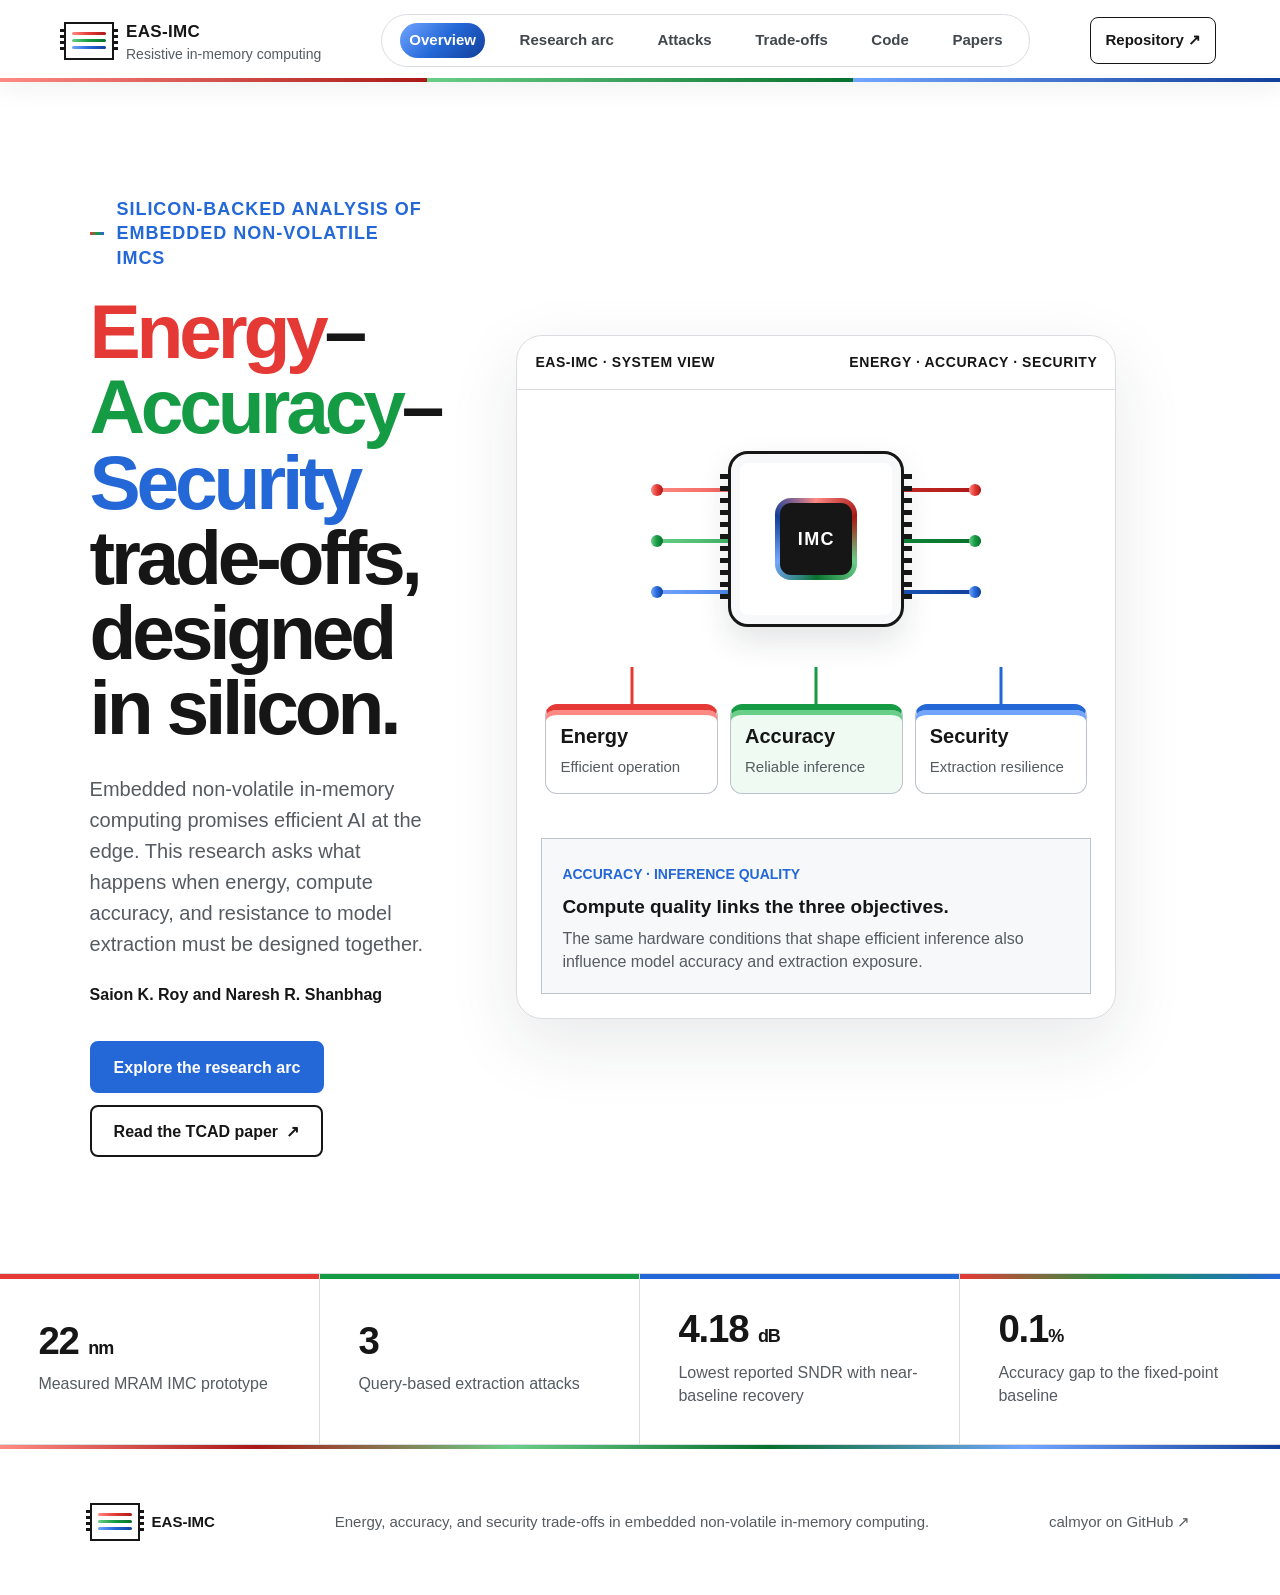
==== docs/index.html @ 42f98ff9 "Add shared EAS-IMC project website" ====
<!doctype html>
<html lang="en">
  <head>
    <meta charset="utf-8" />
    <meta name="viewport" content="width=device-width, initial-scale=1" />
    <meta name="theme-color" content="#ffffff" />
    <meta name="description" content="A unified project page for the energy, accuracy, and security trade-offs in embedded non-volatile in-memory computing." />
    <meta property="og:title" content="EAS-IMC · Energy, Accuracy, and Security in eNVM Computing" />
    <meta property="og:description" content="One unified research program on silicon-backed model extraction and energy–accuracy–security trade-offs across MRAM, ReRAM, and FeFET IMCs." />
    <meta property="og:type" content="website" />
    <meta property="og:url" content="https://calmyor.github.io/EAS-tradeoff-for-eNVM-IMCs/" />
    <meta property="og:image" content="https://calmyor.github.io/EAS-tradeoff-for-eNVM-IMCs/assets/og.png" />
    <meta property="og:image:alt" content="EAS-IMC: Energy, Accuracy, Security." />
    <meta name="twitter:card" content="summary_large_image" />
    <meta name="twitter:image" content="https://calmyor.github.io/EAS-tradeoff-for-eNVM-IMCs/assets/og.png" />
    <link rel="icon" href="assets/figures/model-extraction.png" type="image/png" />
    <link rel="stylesheet" href="styles.css" />
    <script src="app.js" defer></script>
    <title>EAS-IMC · Energy, Accuracy, and Security in eNVM Computing</title>
  </head>
  <body>
    <a class="skip-link" href="#main">Skip to content</a>

    <header class="site-header">
      <a class="brand" href="index.html" aria-label="EAS-IMC overview">
        <span class="brand-mark" aria-hidden="true"><i></i><i></i><i></i></span>
        <span><strong>EAS-IMC</strong><small>Resistive in-memory computing</small></span>
      </a>
      <button class="menu-toggle" type="button" aria-expanded="false">Menu</button>
      <nav id="site-nav" class="site-nav" aria-label="Project sections">
        <a id="tab-overview" href="index.html" aria-current="page">Overview</a>
        <a id="tab-story" href="research.html">Research arc</a>
        <a id="tab-framework" href="attacks.html">Attacks</a>
        <a id="tab-tradeoffs" href="tradeoffs.html">Trade-offs</a>
        <a id="tab-artifacts" href="code.html">Code</a>
        <a id="tab-papers" href="papers.html">Papers</a>
      </nav>
      <a class="header-repo" href="https://github.com/calmyor/EAS-tradeoff-for-eNVM-IMCs">Repository <span aria-hidden="true">↗</span></a>
    </header>

    <main id="main">
      <section id="overview" class="hero">
        <div class="hero-grid">
          <div class="hero-copy">
            <p class="eyebrow"><span></span> Silicon-backed analysis of embedded non-volatile IMCs</p>
            <h1><span class="word-energy">Energy</span>–<span class="word-accuracy">Accuracy</span>–<span class="word-security">Security</span> trade-offs, designed in silicon.</h1>
            <p class="hero-summary">Embedded non-volatile in-memory computing promises efficient AI at the edge. This research asks what happens when energy, compute accuracy, and resistance to model extraction must be designed together.</p>
            <p class="hero-authors">Saion K. Roy and Naresh R. Shanbhag</p>
            <div class="hero-actions">
              <a class="button button-primary" href="research.html">Explore the research arc</a>
              <a class="button button-ghost" href="https://doi.org/10.1109/TCAD.2026.3711060">Read the TCAD paper <span aria-hidden="true">↗</span></a>
            </div>
          </div>

          <div class="eas-stage" aria-label="Interactive VLSI chip view showing energy, accuracy, and security signal paths">
            <div class="stage-topline"><span>EAS-IMC · SYSTEM VIEW</span><span>ENERGY · ACCURACY · SECURITY</span></div>
            <div class="simple-vlsi" role="group" aria-label="Choose an EAS design objective">
              <div class="system-symbol" aria-hidden="true">
                <i class="system-route route-energy"></i>
                <i class="system-route route-accuracy"></i>
                <i class="system-route route-security"></i>
                <span class="system-chip"><b>IMC</b></span>
              </div>
              <div class="channel-row">
                <button class="signal-channel channel-energy" type="button" data-lens="energy" aria-pressed="false"><strong>Energy</strong><span>Efficient operation</span></button>
                <button class="signal-channel channel-accuracy" type="button" data-lens="accuracy" aria-pressed="true"><strong>Accuracy</strong><span>Reliable inference</span></button>
                <button class="signal-channel channel-security" type="button" data-lens="security" aria-pressed="false"><strong>Security</strong><span>Extraction resilience</span></button>
              </div>
            </div>
            <div class="lens-readout" aria-live="polite">
              <span id="lens-kicker">ACCURACY · INFERENCE QUALITY</span>
              <strong id="lens-title">Compute quality links the three objectives.</strong>
              <p id="lens-copy">The same hardware conditions that shape efficient inference also influence model accuracy and extraction exposure.</p>
            </div>
          </div>
        </div>

        <div class="metric-band" aria-label="Headline results">
          <article><strong>22 <small>nm</small></strong><span>Measured MRAM IMC prototype</span></article>
          <article><strong>3</strong><span>Query-based extraction attacks</span></article>
          <article><strong>4.18 <small>dB</small></strong><span>Lowest reported SNDR with near-baseline recovery</span></article>
          <article><strong>0.1<small>%</small></strong><span>Accuracy gap to the fixed-point baseline</span></article>
        </div>
      </section>
    </main>

    <footer>
      <a class="footer-brand" href="index.html"><span class="brand-mark" aria-hidden="true"><i></i><i></i><i></i></span><strong>EAS-IMC</strong></a>
      <p>Energy, accuracy, and security trade-offs in embedded non-volatile in-memory computing.</p>
      <a href="https://github.com/calmyor">calmyor on GitHub <span aria-hidden="true">↗</span></a>
    </footer>
  </body>
</html>
---- docs/styles.css ----
:root {
  --red: #e53935;
  --red-light: #ff8a84;
  --red-dark: #a91916;
  --red-soft: #fff1f0;
  --green: #169b45;
  --green-light: #69ce87;
  --green-dark: #08702d;
  --green-soft: #effaf3;
  --blue: #2468d8;
  --blue-light: #72a5ff;
  --blue-dark: #123f9a;
  --blue-soft: #eef4ff;
  --ink: #161616;
  --muted: #555b61;
  --line: #d9dde2;
  --line-dark: #bcc3cb;
  --surface: #f7f8fa;
  --white: #ffffff;
  --sans: Arial, Helvetica, sans-serif;
}

* { box-sizing: border-box; }
html { scroll-behavior: smooth; }
body {
  margin: 0;
  background: var(--white);
  color: var(--ink);
  font-family: var(--sans);
  font-size: 18px;
  line-height: 1.62;
}
body.menu-open { overflow: hidden; }
a { color: inherit; text-decoration: none; }
button { color: inherit; font: inherit; }
img { display: block; max-width: 100%; }
figure { margin: 0; }
p { margin-top: 0; }

.skip-link {
  position: fixed;
  z-index: 100;
  top: 12px;
  left: 12px;
  padding: 12px 18px;
  transform: translateY(-170%);
  background: var(--blue);
  color: #fff;
  font-size: 16px;
  font-weight: 700;
}
.skip-link:focus { transform: none; }

.site-header {
  position: sticky;
  z-index: 50;
  top: 0;
  min-height: 82px;
  padding: 0 clamp(24px, 5vw, 80px);
  display: flex;
  align-items: center;
  gap: 34px;
  border-bottom: 1px solid var(--line);
  background: rgba(255, 255, 255, .96);
  box-shadow: 0 8px 24px rgba(25, 35, 45, .06);
  backdrop-filter: blur(16px);
}
.site-header::after {
  content: "";
  position: absolute;
  right: 0;
  bottom: -1px;
  left: 0;
  height: 4px;
  background: linear-gradient(90deg, var(--red-light), var(--red-dark) 33.333%, var(--green-light) 33.333%, var(--green-dark) 66.666%, var(--blue-light) 66.666%, var(--blue-dark));
}
.brand { display: flex; align-items: center; gap: 12px; flex-shrink: 0; }
.brand > span:last-child { display: flex; flex-direction: column; }
.brand strong { font-size: 17px; letter-spacing: .02em; }
.brand small { color: var(--muted); font-size: 14px; line-height: 1.3; }
.brand-mark {
  position: relative;
  width: 50px;
  height: 38px;
  display: flex;
  flex-direction: column;
  justify-content: center;
  gap: 4px;
  padding: 7px 6px;
  border: 2px solid var(--ink);
  background: #fff;
}
.brand-mark::before,
.brand-mark::after {
  content: "";
  position: absolute;
  top: 5px;
  bottom: 5px;
  width: 4px;
  background: repeating-linear-gradient(to bottom, var(--ink) 0 3px, transparent 3px 6px);
}
.brand-mark::before { left: -6px; }
.brand-mark::after { right: -6px; }
.brand-mark i {
  width: 100%;
  height: 3px;
  display: block;
  font-style: normal;
  border-radius: 3px;
}
.brand-mark i:nth-child(1) { background: linear-gradient(90deg, var(--red-light), var(--red), var(--red-dark)); }
.brand-mark i:nth-child(2) { background: linear-gradient(90deg, var(--green-light), var(--green), var(--green-dark)); }
.brand-mark i:nth-child(3) { background: linear-gradient(90deg, var(--blue-light), var(--blue), var(--blue-dark)); }
.site-nav { display: flex; align-items: center; justify-content: center; gap: clamp(18px, 2vw, 32px); margin: 0 auto; padding: 8px 18px; border: 1px solid var(--line); border-radius: 999px; }
.site-nav a, .header-repo { color: #41474d; font-size: 15px; font-weight: 700; transition: color .2s ease; }
.site-nav a:hover, .site-nav a.active, .site-nav a[aria-current="page"] { color: #fff; background: linear-gradient(135deg, var(--blue-light), var(--blue), var(--blue-dark)); }
.site-nav a { padding: 5px 9px; border-radius: 999px; }
.header-repo { padding: 10px 14px; border: 1px solid var(--ink); border-radius: 8px; color: var(--ink); white-space: nowrap; }
.header-repo:hover { background: var(--ink); color: #fff; }
.menu-toggle { display: none; border: 0; background: transparent; font-size: 16px; font-weight: 700; }

.hero { overflow: hidden; background: #fff; }
.hero-grid {
  min-height: calc(100vh - 82px);
  display: grid;
  grid-template-columns: minmax(0, .82fr) minmax(600px, 1.18fr);
  gap: clamp(48px, 7vw, 110px);
  align-items: center;
  padding: clamp(72px, 9vw, 130px) clamp(24px, 7vw, 120px);
}
.eyebrow, .section-index {
  margin: 0;
  color: var(--blue);
  font-size: 14px;
  font-weight: 700;
  letter-spacing: .08em;
  text-transform: uppercase;
}
.eyebrow { display: flex; align-items: center; gap: 12px; font-size: 18px; line-height: 1.35; letter-spacing: .055em; }
.eyebrow span { width: 30px; height: 3px; background: linear-gradient(90deg, var(--red), var(--green), var(--blue)); }
.hero h1 {
  max-width: 820px;
  margin: 24px 0 28px;
  font-size: clamp(54px, 6vw, 96px);
  line-height: .98;
  letter-spacing: -.055em;
  font-weight: 700;
}
.word-energy { color: var(--red); }
.word-accuracy { color: var(--green); }
.word-security { color: var(--blue); }
.hero-summary { max-width: 760px; margin-bottom: 0; color: var(--muted); font-size: 20px; line-height: 1.55; }
.hero-authors { margin: 22px 0 0; color: var(--ink); font-size: 16px; font-weight: 700; }
.hero-actions { display: flex; flex-wrap: wrap; gap: 12px; margin-top: 34px; }
.button {
  min-height: 52px;
  padding: 0 22px;
  display: inline-flex;
  align-items: center;
  justify-content: center;
  gap: 8px;
  border: 2px solid var(--ink);
  border-radius: 8px;
  background: #fff;
  color: var(--ink);
  font-size: 16px;
  font-weight: 700;
  transition: transform .2s ease, background .2s ease, color .2s ease;
}
.button:hover { transform: translateY(-2px); }
.button-primary { border-color: var(--blue); background: var(--blue); color: #fff; }
.button-ghost:hover { background: var(--ink); color: #fff; }

.eas-stage {
  position: relative;
  min-height: 590px;
  padding-bottom: 24px;
  border: 1px solid var(--line);
  border-radius: 26px;
  background: #fff;
  box-shadow: 0 24px 70px rgba(25, 35, 45, .10);
}
.stage-topline {
  min-height: 54px;
  padding: 12px 18px;
  display: flex;
  align-items: center;
  justify-content: space-between;
  gap: 20px;
  border-bottom: 1px solid var(--line);
  color: var(--ink);
  font-size: 14px;
  font-weight: 700;
  letter-spacing: .04em;
}
.simple-vlsi { padding: 46px 28px 24px; }
.system-symbol {
  position: relative;
  width: min(340px, 86%);
  height: 210px;
  margin: 0 auto 58px;
}
.system-route { position: absolute; right: 5px; left: 5px; z-index: 0; height: 4px; border-radius: 999px; }
.system-route::before, .system-route::after { content: ""; position: absolute; top: -4px; width: 12px; height: 12px; border-radius: 50%; background: inherit; }
.system-route::before { left: 0; }
.system-route::after { right: 0; }
.route-energy { top: 52px; background: linear-gradient(90deg, var(--red-light), var(--red), var(--red-dark)); }
.route-accuracy { top: 103px; background: linear-gradient(90deg, var(--green-light), var(--green), var(--green-dark)); }
.route-security { top: 154px; background: linear-gradient(90deg, var(--blue-light), var(--blue), var(--blue-dark)); }
.system-chip {
  position: absolute;
  z-index: 1;
  top: 15px;
  left: 50%;
  width: 176px;
  height: 176px;
  display: grid;
  place-items: center;
  transform: translateX(-50%);
  border: 3px solid var(--ink);
  border-radius: 20px;
  background: #fff;
  box-shadow: inset 0 0 0 9px var(--surface), 0 14px 32px rgba(25,35,45,.12);
}
.system-chip::before, .system-chip::after { content: ""; position: absolute; top: 20px; bottom: 20px; width: 8px; background: repeating-linear-gradient(to bottom, var(--ink) 0 5px, transparent 5px 12px); }
.system-chip::before { left: -11px; }
.system-chip::after { right: -11px; }
.system-chip b { width: 82px; height: 82px; display: grid; place-items: center; border: 5px solid transparent; border-radius: 16px; background: linear-gradient(var(--ink), var(--ink)) padding-box, conic-gradient(var(--red-light), var(--red-dark), var(--green-light), var(--green-dark), var(--blue-light), var(--blue-dark), var(--red-light)) border-box; color: #fff; font-size: 18px; letter-spacing: .08em; }
.channel-row { display: grid; grid-template-columns: repeat(3, 1fr); gap: 12px; }
.signal-channel {
  position: relative;
  min-height: 90px;
  padding: 14px;
  border: 1px solid var(--line-dark);
  border-top-width: 6px;
  border-radius: 12px;
  background: #fff;
  color: var(--ink);
  text-align: left;
  cursor: pointer;
  transition: background .2s ease, transform .2s ease;
}
.signal-channel:hover { transform: translateY(-2px); }
.signal-channel::before { content: ""; position: absolute; top: -43px; left: 50%; width: 3px; height: 40px; transform: translateX(-50%); }
.channel-energy { border-top-color: var(--red); box-shadow: inset 0 5px 0 var(--red-light); }
.channel-accuracy { border-top-color: var(--green); box-shadow: inset 0 5px 0 var(--green-light); }
.channel-security { border-top-color: var(--blue); box-shadow: inset 0 5px 0 var(--blue-light); }
.channel-energy::before { background: var(--red); }
.channel-accuracy::before { background: var(--green); }
.channel-security::before { background: var(--blue); }
.channel-energy[aria-pressed="true"] { background: var(--red-soft); }
.channel-accuracy[aria-pressed="true"] { background: var(--green-soft); }
.channel-security[aria-pressed="true"] { background: var(--blue-soft); }
.signal-channel strong { display: block; font-size: 20px; line-height: 1.15; }
.signal-channel span { display: block; margin-top: 7px; color: var(--muted); font-size: 15px; }
.lens-readout { margin: 20px 24px 0; padding: 20px; border: 1px solid var(--line-dark); background: var(--surface); }
.lens-readout span { color: var(--blue); font-size: 14px; font-weight: 700; }
.lens-readout strong { display: block; margin: 4px 0; color: var(--ink); font-size: 19px; }
.lens-readout p { margin: 0; color: var(--muted); font-size: 16px; line-height: 1.45; }

.metric-band {
  display: grid;
  grid-template-columns: repeat(4, 1fr);
  border-top: 1px solid var(--line);
  border-bottom: 1px solid var(--line);
}
.metric-band article {
  position: relative;
  min-height: 170px;
  padding: 28px clamp(24px, 3vw, 48px);
  display: flex;
  flex-direction: column;
  justify-content: center;
  border-right: 1px solid var(--line);
  background: #fff;
}
.metric-band article:last-child { border-right: 0; }
.metric-band article::before { content: ""; position: absolute; top: 0; right: 0; left: 0; height: 5px; }
.metric-band article:nth-child(1)::before { background: var(--red); }
.metric-band article:nth-child(2)::before { background: var(--green); }
.metric-band article:nth-child(3)::before { background: var(--blue); }
.metric-band article:nth-child(4)::before { background: linear-gradient(90deg, var(--red), var(--green), var(--blue)); }
.metric-band strong { font-size: clamp(36px, 3vw, 52px); line-height: 1; letter-spacing: -.03em; }
.metric-band strong small { font-size: 18px; }
.metric-band span { max-width: 250px; margin-top: 12px; color: var(--muted); font-size: 16px; line-height: 1.45; }

.section { padding: clamp(80px, 9vw, 140px) clamp(24px, 7vw, 120px); background: #fff; }
.section + .section { border-top: 1px solid var(--line); }
.section-heading {
  max-width: 1420px;
  margin: 0 auto clamp(48px, 7vw, 90px);
  display: grid;
  grid-template-columns: minmax(200px, .28fr) minmax(0, 1fr);
  gap: 50px;
}
.section-heading h2 {
  max-width: 1050px;
  margin: 0;
  font-size: clamp(44px, 4.5vw, 76px);
  line-height: 1.03;
  letter-spacing: -.045em;
}
.section-heading p:not(.section-index) { max-width: 850px; margin: 24px 0 0; color: var(--muted); font-size: 18px; }

.section-story { background: #fff; }
.research-arc {
  max-width: 1420px;
  margin: 0 auto;
  display: grid;
  grid-template-columns: repeat(3, 1fr);
  gap: 22px;
}
.work-card {
  position: relative;
  min-height: 690px;
  padding: 32px;
  display: flex;
  flex-direction: column;
  border: 1px solid var(--line-dark);
  border-radius: 18px;
  background: #fff;
  box-shadow: 0 16px 42px rgba(25,35,45,.07);
  overflow: hidden;
}
.work-card::before { content: ""; position: absolute; top: 0; right: 0; left: 0; height: 7px; background: linear-gradient(90deg, var(--red-light), var(--red-dark) 33%, var(--green-light) 33%, var(--green-dark) 66%, var(--blue-light) 66%, var(--blue-dark)); }
.work-meta { display: flex; align-items: center; justify-content: space-between; gap: 16px; }
.work-meta span { width: 42px; height: 42px; display: grid; place-items: center; border: 2px solid var(--ink); border-radius: 50%; font-size: 14px; font-weight: 700; }
.work-meta p { margin: 0; color: var(--muted); font-size: 14px; font-weight: 700; }
.work-type { margin: 58px 0 14px; color: var(--blue); font-size: 14px; font-weight: 700; letter-spacing: .06em; }
.work-card h3 { margin: 0; font-size: clamp(25px, 2.1vw, 34px); line-height: 1.2; letter-spacing: -.025em; }
.work-card > p:not(.work-type) { color: var(--muted); font-size: 16px; }
.work-card ul, .artifact-card ul { margin: 18px 0 28px; padding: 0; list-style: none; }
.work-card li, .artifact-card li { padding: 10px 0; border-bottom: 1px solid var(--line); color: #41474d; font-size: 15px; }
.work-card li::before, .artifact-card li::before { content: "+"; margin-right: 10px; color: var(--blue); font-weight: 800; }
.text-link { display: inline-flex; gap: 7px; align-items: center; padding-bottom: 2px; border-bottom: 2px solid var(--ink); font-size: 15px; font-weight: 700; }
.text-link:hover { color: var(--blue); border-color: var(--blue); }
.card-links { display: flex; flex-wrap: wrap; gap: 22px; margin-top: auto; }
.work-tcad { background: var(--blue-soft); }

.section-framework { background: var(--surface); }
.figure-feature {
  max-width: 1420px;
  margin: 0 auto;
  display: grid;
  grid-template-columns: minmax(0, 1.15fr) minmax(380px, .85fr);
  gap: 24px;
}
.paper-figure { border: 1px solid var(--line-dark); background: #fff; }
.paper-figure img { width: 100%; height: auto; object-fit: contain; background: #fff; }
.paper-figure figcaption, .technology-figure figcaption { padding: 16px 18px; border-top: 1px solid var(--line); color: var(--muted); font-size: 15px; line-height: 1.5; }
.paper-figure figcaption strong { color: var(--ink); }
.figure-framework { padding: 18px 18px 0; }
.figure-framework img { aspect-ratio: 1.02; }
.attack-explorer { padding: clamp(28px, 4vw, 52px); border: 1px solid var(--line-dark); background: #fff; }
.attack-buttons, .technology-buttons { display: grid; grid-template-columns: repeat(3, 1fr); margin: 26px 0 34px; border: 1px solid var(--line-dark); }
.attack-buttons button, .technology-buttons button { min-height: 52px; border: 0; border-right: 1px solid var(--line-dark); background: #fff; color: var(--ink); font-size: 15px; font-weight: 700; cursor: pointer; }
.attack-buttons button:last-child, .technology-buttons button:last-child { border-right: 0; }
.attack-buttons button:hover, .attack-buttons button[aria-selected="true"], .technology-buttons button:hover, .technology-buttons button[aria-selected="true"] { background: var(--blue); color: #fff; }
.attack-detail > span, .technology-panel > p:first-child { color: var(--blue); font-size: 14px; font-weight: 700; }
.attack-detail h3 { margin: 10px 0 16px; font-size: clamp(32px, 3vw, 48px); line-height: 1.08; letter-spacing: -.03em; }
.attack-detail > p { color: var(--muted); font-size: 17px; }
.attack-detail dl, .technology-panel dl { margin: 30px 0 0; }
.attack-detail dl div, .technology-panel dl div { padding: 13px 0; display: grid; grid-template-columns: 1fr 1.2fr; gap: 16px; border-top: 1px solid var(--line); }
.attack-detail dt, .technology-panel dt { color: var(--muted); font-size: 15px; }
.attack-detail dd, .technology-panel dd { margin: 0; text-align: right; font-size: 15px; font-weight: 700; }
.silicon-strip { max-width: 1420px; margin: 82px auto 0; display: grid; grid-template-columns: minmax(360px, .72fr) minmax(0, 1.28fr); gap: clamp(50px, 7vw, 110px); align-items: center; }
.setup-figure { max-width: 560px; padding: 12px 12px 0; }
.setup-figure img { max-height: 620px; }
.silicon-copy h3 { max-width: 820px; margin: 15px 0 20px; font-size: clamp(38px, 3.8vw, 64px); line-height: 1.05; letter-spacing: -.04em; }
.silicon-copy > p:not(.section-index) { max-width: 790px; color: var(--muted); font-size: 18px; }
.silicon-stats { display: grid; grid-template-columns: repeat(3, 1fr); gap: 1px; margin-top: 34px; border: 1px solid var(--line); background: var(--line); }
.silicon-stats article { min-height: 150px; padding: 20px; display: flex; flex-direction: column; justify-content: flex-end; background: #fff; }
.silicon-stats article:nth-child(1) { border-top: 5px solid var(--red); }
.silicon-stats article:nth-child(2) { border-top: 5px solid var(--green); }
.silicon-stats article:nth-child(3) { border-top: 5px solid var(--blue); }
.silicon-stats span { margin-bottom: auto; color: var(--muted); font-size: 14px; font-weight: 700; }
.silicon-stats strong { font-size: 25px; }
.silicon-stats small { color: var(--muted); font-size: 14px; }

.section-tradeoffs { background: #fff; }
.result-figures { max-width: 1420px; margin: 0 auto; display: grid; grid-template-columns: .95fr 1.05fr; gap: 22px; }
.dark-figure { padding: 18px 18px 0; background: #fff; }
.dark-figure:first-child { border-top: 7px solid var(--red); }
.dark-figure:last-child { border-top: 7px solid var(--blue); }
.dark-figure img { aspect-ratio: 1.08; object-fit: contain; }
.technology-lab { max-width: 1420px; margin: 82px auto 0; display: grid; grid-template-columns: minmax(400px, .8fr) minmax(0, 1.2fr); border: 1px solid var(--line-dark); }
.technology-copy { padding: clamp(30px, 4vw, 56px); border-right: 1px solid var(--line-dark); background: #fff; }
.technology-copy h3 { margin: 14px 0 18px; font-size: clamp(38px, 3.4vw, 56px); line-height: 1.06; letter-spacing: -.035em; }
.technology-copy > p:not(.section-index) { color: var(--muted); font-size: 17px; }
.technology-panel h4 { margin: 8px 0; font-size: 25px; }
.technology-panel > p:not(:first-child) { color: var(--muted); font-size: 16px; }
.technology-figure { min-height: 650px; display: flex; flex-direction: column; background: #fff; }
.technology-figure img { flex: 1; width: 100%; min-height: 0; object-fit: contain; padding: 24px; }
.design-direction { max-width: 1420px; margin: 82px auto 0; padding-top: 34px; border-top: 1px solid var(--line); }
.design-direction h3 { max-width: 850px; margin: 16px 0 46px; font-size: clamp(42px, 4.5vw, 72px); line-height: 1.02; letter-spacing: -.045em; }
.design-direction > div { display: grid; grid-template-columns: repeat(3, 1fr); gap: 22px; }
.design-direction article { min-height: 250px; padding: 28px; display: flex; flex-direction: column; border: 1px solid var(--line-dark); background: #fff; }
.design-direction article:nth-child(1) { border-top: 7px solid var(--red); }
.design-direction article:nth-child(2) { border-top: 7px solid var(--green); }
.design-direction article:nth-child(3) { border-top: 7px solid var(--blue); }
.design-direction article span { margin-bottom: auto; font-size: 15px; font-weight: 700; }
.design-direction article strong { font-size: 20px; }
.design-direction article p { margin: 10px 0 0; color: var(--muted); font-size: 16px; }

.section-artifacts { background: var(--surface); }
.artifact-grid { max-width: 1420px; margin: 0 auto; display: grid; grid-template-columns: 1fr 1fr; gap: 24px; }
.artifact-card { min-height: 530px; padding: clamp(30px, 4vw, 56px); display: flex; flex-direction: column; border: 1px solid var(--line-dark); background: #fff; box-shadow: 10px 10px 0 #e7eaf0; transition: transform .25s ease; }
.artifact-card:first-child { border-top: 7px solid var(--red); }
.artifact-card:last-child { border-top: 7px solid var(--blue); }
.artifact-card:hover { transform: translateY(-6px); }
.artifact-top { display: flex; justify-content: space-between; color: var(--muted); font-size: 14px; font-weight: 700; }
.artifact-top i { font-style: normal; font-size: 22px; }
.artifact-card h3 { max-width: 680px; margin: 58px 0 18px; font-size: clamp(36px, 3.4vw, 56px); line-height: 1.05; letter-spacing: -.04em; }
.artifact-card > p { max-width: 680px; color: var(--muted); font-size: 17px; }
.artifact-card ul { max-width: 680px; }
.artifact-card > strong { margin-top: auto; overflow-wrap: anywhere; font-size: 14px; }
.artifact-card-accent { background: var(--blue-soft); }

.section-papers { background: #fff; }
.paper-list { max-width: 1420px; margin: 0 auto; border-top: 1px solid var(--line-dark); }
.paper-list article { position: relative; min-height: 220px; padding: 32px 0 32px 22px; display: grid; grid-template-columns: minmax(190px, .26fr) minmax(0, 1fr) auto; gap: 32px; align-items: center; border-bottom: 1px solid var(--line-dark); }
.paper-list article::before { content: ""; position: absolute; top: 32px; bottom: 32px; left: 0; width: 6px; background: linear-gradient(var(--red) 0 33%, var(--green) 33% 66%, var(--blue) 66%); }
.paper-list article > span { color: var(--muted); font-size: 14px; font-weight: 700; }
.paper-list h3 { max-width: 900px; margin: 0; font-size: clamp(24px, 2.2vw, 34px); line-height: 1.23; letter-spacing: -.025em; }
.paper-list article > div { display: flex; flex-direction: column; gap: 8px; }
.paper-list a, .paper-list button { min-width: 150px; min-height: 46px; display: inline-flex; align-items: center; justify-content: center; border: 1px solid var(--ink); background: #fff; font-size: 15px; font-weight: 700; cursor: pointer; }
.paper-list a:hover, .paper-list button:hover { background: var(--ink); color: #fff; }
.paper-list .paper-tcad { margin: 0 -20px; padding-right: 20px; padding-left: 42px; background: var(--blue-soft); }
.paper-list .paper-tcad::before { left: 20px; }
.paper-list .paper-tcad > span { color: var(--blue); }

main > section { min-height: calc(100vh - 232px); }

footer { min-height: 150px; padding: 30px clamp(24px, 7vw, 120px); display: grid; grid-template-columns: auto 1fr auto; gap: 32px; align-items: center; border-top: 4px solid transparent; border-image: linear-gradient(90deg, var(--red-light), var(--red-dark), var(--green-light), var(--green-dark), var(--blue-light), var(--blue-dark)) 1; background: #fff; color: var(--muted); font-size: 15px; }
.footer-brand { display: flex; align-items: center; gap: 12px; color: var(--ink); }
footer p { margin: 0; text-align: center; }
footer > a:last-child:hover { color: var(--blue); }

@media (max-width: 1120px) {
  .header-repo { display: none; }
  .hero-grid { min-height: auto; grid-template-columns: 1fr; }
  .eas-stage { width: 100%; max-width: 820px; margin: 0 auto; }
  .research-arc { grid-template-columns: 1fr; }
  .work-card { min-height: 0; }
  .work-type { margin-top: 34px; }
  .figure-feature, .technology-lab { grid-template-columns: 1fr; }
  .technology-copy { border-right: 0; border-bottom: 1px solid var(--line-dark); }
  .technology-figure { min-height: 560px; }
}

@media (max-width: 820px) {
  body { font-size: 17px; }
  .site-header { min-height: 74px; justify-content: space-between; }
  .menu-toggle { display: block; }
  .site-nav { position: fixed; inset: 74px 0 0; padding: 28px; display: none; flex-direction: column; justify-content: flex-start; align-items: stretch; gap: 0; border: 0; border-radius: 0; background: #fff; }
  .site-nav.open { display: flex; }
  .site-nav a { padding: 18px 0; border-bottom: 1px solid var(--line); font-size: 17px; }
  .hero-grid { padding-top: 70px; }
  .metric-band { grid-template-columns: repeat(2, 1fr); }
  .metric-band article:nth-child(2) { border-right: 0; }
  .metric-band article:nth-child(-n+2) { border-bottom: 1px solid var(--line); }
  .section-heading { grid-template-columns: 1fr; gap: 16px; }
  .silicon-strip, .result-figures, .artifact-grid { grid-template-columns: 1fr; }
  .setup-figure { margin: 0 auto; }
  .design-direction > div { grid-template-columns: 1fr; }
  .paper-list article { grid-template-columns: 1fr; gap: 16px; padding: 28px 0 28px 22px; }
  .paper-list article > div { flex-direction: row; }
  footer { grid-template-columns: 1fr; text-align: center; }
  .footer-brand { justify-content: center; }
}

@media (max-width: 620px) {
  .brand small { display: none; }
  .hero h1 { font-size: clamp(48px, 14vw, 68px); }
  .hero-summary { font-size: 18px; }
  .eas-stage { box-shadow: 9px 9px 0 var(--surface); }
  .stage-topline { align-items: flex-start; flex-direction: column; gap: 2px; }
  .simple-vlsi { padding: 30px 16px 20px; }
  .system-symbol { width: min(310px, 92%); margin-bottom: 52px; }
  .channel-row { grid-template-columns: 1fr; gap: 10px; }
  .signal-channel { min-height: 74px; }
  .signal-channel::before { display: none; }
  .lens-readout { margin-right: 16px; margin-left: 16px; }
  .metric-band { grid-template-columns: 1fr; }
  .metric-band article { border-right: 0; border-bottom: 1px solid var(--line); }
  .attack-buttons, .technology-buttons { grid-template-columns: 1fr; }
  .attack-buttons button, .technology-buttons button { border-right: 0; border-bottom: 1px solid var(--line-dark); }
  .attack-buttons button:last-child, .technology-buttons button:last-child { border-bottom: 0; }
  .silicon-stats { grid-template-columns: 1fr; }
  .technology-figure { min-height: 390px; }
  .paper-list article > div { flex-direction: column; }
  .paper-list a, .paper-list button { width: 100%; }
}

@media (prefers-reduced-motion: reduce) {
  html { scroll-behavior: auto; }
  *, *::before, *::after { animation-duration: .01ms !important; animation-iteration-count: 1 !important; transition-duration: .01ms !important; }
}
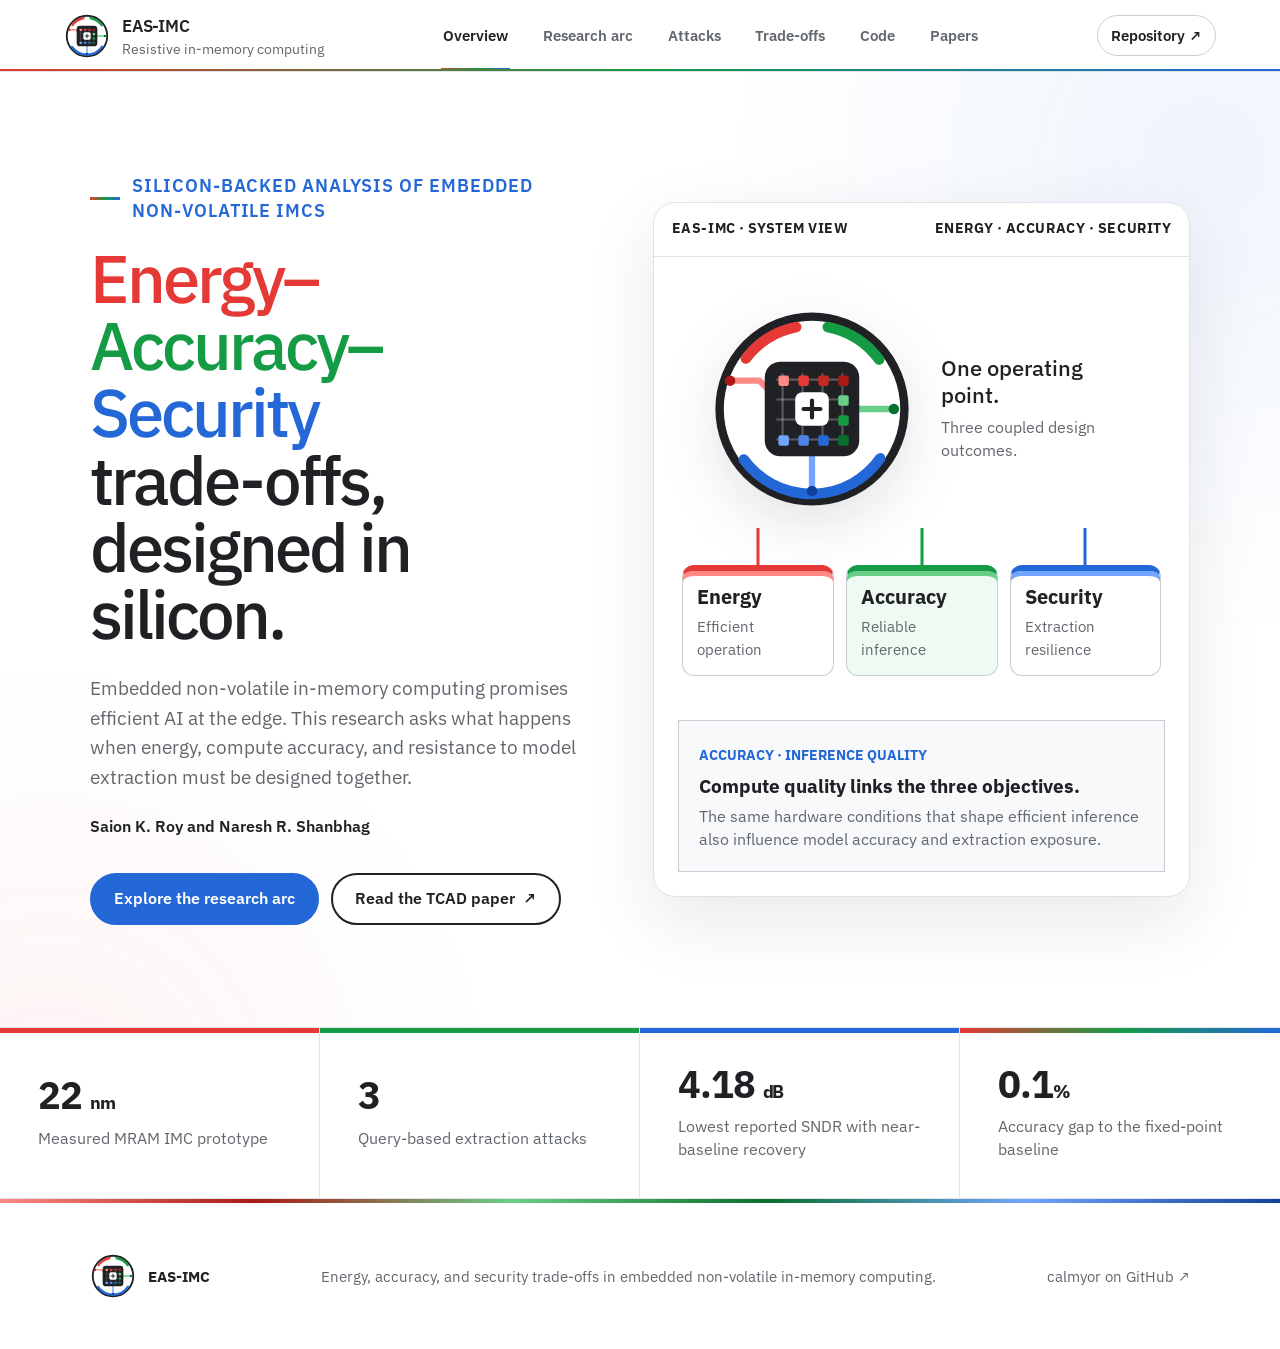
==== commit 735991df: "Refine project typography navigation and icon" ====
--- a/docs/index.html
+++ b/docs/index.html
@@ -13,7 +13,7 @@
     <meta property="og:image:alt" content="EAS-IMC: Energy, Accuracy, Security." />
     <meta name="twitter:card" content="summary_large_image" />
     <meta name="twitter:image" content="https://calmyor.github.io/EAS-tradeoff-for-eNVM-IMCs/assets/og.png" />
-    <link rel="icon" href="assets/figures/model-extraction.png" type="image/png" />
+    <link rel="icon" href="assets/eas-imc-mark.svg" type="image/svg+xml" />
     <link rel="stylesheet" href="styles.css" />
     <script src="app.js" defer></script>
     <title>EAS-IMC · Energy, Accuracy, and Security in eNVM Computing</title>
@@ -23,7 +23,7 @@
 
     <header class="site-header">
       <a class="brand" href="index.html" aria-label="EAS-IMC overview">
-        <span class="brand-mark" aria-hidden="true"><i></i><i></i><i></i></span>
+        <img class="brand-mark" src="assets/eas-imc-mark.svg" alt="" />
         <span><strong>EAS-IMC</strong><small>Resistive in-memory computing</small></span>
       </a>
       <button class="menu-toggle" type="button" aria-expanded="false">Menu</button>
@@ -42,8 +42,8 @@
       <section id="overview" class="hero">
         <div class="hero-grid">
           <div class="hero-copy">
-            <p class="eyebrow"><span></span> Silicon-backed analysis of embedded non-volatile IMCs</p>
-            <h1><span class="word-energy">Energy</span>–<span class="word-accuracy">Accuracy</span>–<span class="word-security">Security</span> trade-offs, designed in silicon.</h1>
+            <p class="eyebrow"><span class="eyebrow-line"></span><span class="eyebrow-text">Silicon-backed analysis of embedded non-volatile IMCs</span></p>
+            <h1><span class="word-energy">Energy<span class="title-dash">–</span></span><span class="word-accuracy">Accuracy<span class="title-dash">–</span></span><span class="word-security">Security</span><span class="title-tail"> trade‑offs, designed in silicon.</span></h1>
             <p class="hero-summary">Embedded non-volatile in-memory computing promises efficient AI at the edge. This research asks what happens when energy, compute accuracy, and resistance to model extraction must be designed together.</p>
             <p class="hero-authors">Saion K. Roy and Naresh R. Shanbhag</p>
             <div class="hero-actions">
@@ -55,11 +55,12 @@
           <div class="eas-stage" aria-label="Interactive VLSI chip view showing energy, accuracy, and security signal paths">
             <div class="stage-topline"><span>EAS-IMC · SYSTEM VIEW</span><span>ENERGY · ACCURACY · SECURITY</span></div>
             <div class="simple-vlsi" role="group" aria-label="Choose an EAS design objective">
-              <div class="system-symbol" aria-hidden="true">
-                <i class="system-route route-energy"></i>
-                <i class="system-route route-accuracy"></i>
-                <i class="system-route route-security"></i>
-                <span class="system-chip"><b>IMC</b></span>
+              <div class="system-symbol">
+                <img src="assets/eas-imc-mark.svg" alt="Integrated EAS-IMC mark showing energy, accuracy, and security paths converging on one crossbar chip" />
+                <div class="system-symbol-copy">
+                  <strong>One operating point.</strong>
+                  <span>Three coupled design outcomes.</span>
+                </div>
               </div>
               <div class="channel-row">
                 <button class="signal-channel channel-energy" type="button" data-lens="energy" aria-pressed="false"><strong>Energy</strong><span>Efficient operation</span></button>
@@ -85,7 +86,7 @@
     </main>
 
     <footer>
-      <a class="footer-brand" href="index.html"><span class="brand-mark" aria-hidden="true"><i></i><i></i><i></i></span><strong>EAS-IMC</strong></a>
+      <a class="footer-brand" href="index.html"><img class="brand-mark" src="assets/eas-imc-mark.svg" alt="" /><strong>EAS-IMC</strong></a>
       <p>Energy, accuracy, and security trade-offs in embedded non-volatile in-memory computing.</p>
       <a href="https://github.com/calmyor">calmyor on GitHub <span aria-hidden="true">↗</span></a>
     </footer>
--- a/docs/styles.css
+++ b/docs/styles.css
@@ -1,3 +1,5 @@
+@import url("https://fonts.googleapis.com/css2?family=IBM+Plex+Sans:ital,wght@0,400;0,500;0,600;0,700;1,400&display=swap");
+
 :root {
   --red: #e53935;
   --red-light: #ff8a84;
@@ -11,13 +13,13 @@
   --blue-light: #72a5ff;
   --blue-dark: #123f9a;
   --blue-soft: #eef4ff;
-  --ink: #161616;
-  --muted: #555b61;
-  --line: #d9dde2;
-  --line-dark: #bcc3cb;
-  --surface: #f7f8fa;
+  --ink: #202124;
+  --muted: #62676d;
+  --line: #e0e2e5;
+  --line-dark: #c9cdd2;
+  --surface: #f8f9fa;
   --white: #ffffff;
-  --sans: Arial, Helvetica, sans-serif;
+  --sans: "IBM Plex Sans", -apple-system, BlinkMacSystemFont, "Segoe UI", sans-serif;
 }
 
 * { box-sizing: border-box; }
@@ -27,8 +29,9 @@
   background: var(--white);
   color: var(--ink);
   font-family: var(--sans);
-  font-size: 18px;
-  line-height: 1.62;
+  font-size: 17px;
+  line-height: 1.55;
+  -webkit-font-smoothing: antialiased;
 }
 body.menu-open { overflow: hidden; }
 a { color: inherit; text-decoration: none; }
@@ -55,102 +58,71 @@
   position: sticky;
   z-index: 50;
   top: 0;
-  min-height: 82px;
+  min-height: 72px;
   padding: 0 clamp(24px, 5vw, 80px);
   display: flex;
   align-items: center;
-  gap: 34px;
+  gap: 30px;
   border-bottom: 1px solid var(--line);
-  background: rgba(255, 255, 255, .96);
-  box-shadow: 0 8px 24px rgba(25, 35, 45, .06);
+  background: rgba(255, 255, 255, .92);
   backdrop-filter: blur(16px);
 }
 .site-header::after {
   content: "";
   position: absolute;
   right: 0;
-  bottom: -1px;
+  bottom: 0;
   left: 0;
-  height: 4px;
-  background: linear-gradient(90deg, var(--red-light), var(--red-dark) 33.333%, var(--green-light) 33.333%, var(--green-dark) 66.666%, var(--blue-light) 66.666%, var(--blue-dark));
+  height: 2px;
+  background: linear-gradient(90deg, var(--red), var(--green), var(--blue));
 }
 .brand { display: flex; align-items: center; gap: 12px; flex-shrink: 0; }
 .brand > span:last-child { display: flex; flex-direction: column; }
-.brand strong { font-size: 17px; letter-spacing: .02em; }
+.brand strong { font-size: 17px; font-weight: 600; letter-spacing: -.01em; }
 .brand small { color: var(--muted); font-size: 14px; line-height: 1.3; }
-.brand-mark {
-  position: relative;
-  width: 50px;
-  height: 38px;
-  display: flex;
-  flex-direction: column;
-  justify-content: center;
-  gap: 4px;
-  padding: 7px 6px;
-  border: 2px solid var(--ink);
-  background: #fff;
-}
-.brand-mark::before,
-.brand-mark::after {
-  content: "";
-  position: absolute;
-  top: 5px;
-  bottom: 5px;
-  width: 4px;
-  background: repeating-linear-gradient(to bottom, var(--ink) 0 3px, transparent 3px 6px);
-}
-.brand-mark::before { left: -6px; }
-.brand-mark::after { right: -6px; }
-.brand-mark i {
-  width: 100%;
-  height: 3px;
-  display: block;
-  font-style: normal;
-  border-radius: 3px;
-}
-.brand-mark i:nth-child(1) { background: linear-gradient(90deg, var(--red-light), var(--red), var(--red-dark)); }
-.brand-mark i:nth-child(2) { background: linear-gradient(90deg, var(--green-light), var(--green), var(--green-dark)); }
-.brand-mark i:nth-child(3) { background: linear-gradient(90deg, var(--blue-light), var(--blue), var(--blue-dark)); }
-.site-nav { display: flex; align-items: center; justify-content: center; gap: clamp(18px, 2vw, 32px); margin: 0 auto; padding: 8px 18px; border: 1px solid var(--line); border-radius: 999px; }
-.site-nav a, .header-repo { color: #41474d; font-size: 15px; font-weight: 700; transition: color .2s ease; }
-.site-nav a:hover, .site-nav a.active, .site-nav a[aria-current="page"] { color: #fff; background: linear-gradient(135deg, var(--blue-light), var(--blue), var(--blue-dark)); }
-.site-nav a { padding: 5px 9px; border-radius: 999px; }
-.header-repo { padding: 10px 14px; border: 1px solid var(--ink); border-radius: 8px; color: var(--ink); white-space: nowrap; }
+.brand-mark { width: 46px; height: 46px; flex: 0 0 auto; }
+.site-nav { align-self: stretch; display: flex; align-items: center; justify-content: center; gap: clamp(22px, 2.4vw, 38px); margin: 0 auto; }
+.site-nav a, .header-repo { color: var(--muted); font-size: 15px; font-weight: 600; transition: color .2s ease; }
+.site-nav a { position: relative; height: 100%; padding: 24px 2px 21px; white-space: nowrap; }
+.site-nav a::after { content: ""; position: absolute; right: 0; bottom: 0; left: 0; height: 3px; transform: scaleX(0); transform-origin: center; background: linear-gradient(90deg, var(--red), var(--green), var(--blue)); transition: transform .2s ease; }
+.site-nav a:hover, .site-nav a.active, .site-nav a[aria-current="page"] { color: var(--ink); }
+.site-nav a:hover::after, .site-nav a.active::after, .site-nav a[aria-current="page"]::after { transform: scaleX(1); }
+.header-repo { padding: 8px 13px; border: 1px solid var(--line-dark); border-radius: 999px; color: var(--ink); white-space: nowrap; }
 .header-repo:hover { background: var(--ink); color: #fff; }
 .menu-toggle { display: none; border: 0; background: transparent; font-size: 16px; font-weight: 700; }
 
-.hero { overflow: hidden; background: #fff; }
+.hero { overflow: hidden; background: radial-gradient(circle at 4% 92%, rgba(229,57,53,.06), transparent 28%), radial-gradient(circle at 94% 8%, rgba(36,104,216,.07), transparent 30%), #fff; }
 .hero-grid {
-  min-height: calc(100vh - 82px);
-  display: grid;
-  grid-template-columns: minmax(0, .82fr) minmax(600px, 1.18fr);
-  gap: clamp(48px, 7vw, 110px);
+  min-height: calc(100vh - 72px);
+  display: grid;
+  grid-template-columns: minmax(0, .95fr) minmax(520px, 1.05fr);
+  gap: clamp(44px, 6vw, 96px);
   align-items: center;
-  padding: clamp(72px, 9vw, 130px) clamp(24px, 7vw, 120px);
+  padding: clamp(66px, 8vw, 112px) clamp(24px, 7vw, 120px);
 }
 .eyebrow, .section-index {
   margin: 0;
   color: var(--blue);
   font-size: 14px;
-  font-weight: 700;
+  font-weight: 600;
   letter-spacing: .08em;
   text-transform: uppercase;
 }
-.eyebrow { display: flex; align-items: center; gap: 12px; font-size: 18px; line-height: 1.35; letter-spacing: .055em; }
-.eyebrow span { width: 30px; height: 3px; background: linear-gradient(90deg, var(--red), var(--green), var(--blue)); }
+.eyebrow { display: grid; grid-template-columns: 30px minmax(0, 1fr); align-items: center; gap: 12px; font-size: 18px; line-height: 1.35; letter-spacing: .055em; }
+.eyebrow-line { width: 30px; height: 3px; background: linear-gradient(90deg, var(--red), var(--green), var(--blue)); }
 .hero h1 {
   max-width: 820px;
-  margin: 24px 0 28px;
-  font-size: clamp(54px, 6vw, 96px);
-  line-height: .98;
-  letter-spacing: -.055em;
-  font-weight: 700;
+  margin: 22px 0 26px;
+  font-size: clamp(52px, 5.2vw, 78px);
+  line-height: 1.01;
+  letter-spacing: -.045em;
+  font-weight: 500;
 }
 .word-energy { color: var(--red); }
 .word-accuracy { color: var(--green); }
 .word-security { color: var(--blue); }
-.hero-summary { max-width: 760px; margin-bottom: 0; color: var(--muted); font-size: 20px; line-height: 1.55; }
-.hero-authors { margin: 22px 0 0; color: var(--ink); font-size: 16px; font-weight: 700; }
+.hero-summary { max-width: 720px; margin-bottom: 0; color: var(--muted); font-size: 19px; line-height: 1.55; }
+.hero-authors { margin: 22px 0 0; color: var(--ink); font-size: 16px; font-weight: 600; }
 .hero-actions { display: flex; flex-wrap: wrap; gap: 12px; margin-top: 34px; }
 .button {
   min-height: 52px;
@@ -160,11 +132,11 @@
   justify-content: center;
   gap: 8px;
   border: 2px solid var(--ink);
-  border-radius: 8px;
+  border-radius: 999px;
   background: #fff;
   color: var(--ink);
   font-size: 16px;
-  font-weight: 700;
+  font-weight: 600;
   transition: transform .2s ease, background .2s ease, color .2s ease;
 }
 .button:hover { transform: translateY(-2px); }
@@ -173,10 +145,10 @@
 
 .eas-stage {
   position: relative;
-  min-height: 590px;
+  min-height: 560px;
   padding-bottom: 24px;
   border: 1px solid var(--line);
-  border-radius: 26px;
+  border-radius: 22px;
   background: #fff;
   box-shadow: 0 24px 70px rgba(25, 35, 45, .10);
 }
@@ -193,39 +165,19 @@
   font-weight: 700;
   letter-spacing: .04em;
 }
-.simple-vlsi { padding: 46px 28px 24px; }
+.simple-vlsi { padding: 34px 28px 24px; }
 .system-symbol {
-  position: relative;
-  width: min(340px, 86%);
-  height: 210px;
-  margin: 0 auto 58px;
-}
-.system-route { position: absolute; right: 5px; left: 5px; z-index: 0; height: 4px; border-radius: 999px; }
-.system-route::before, .system-route::after { content: ""; position: absolute; top: -4px; width: 12px; height: 12px; border-radius: 50%; background: inherit; }
-.system-route::before { left: 0; }
-.system-route::after { right: 0; }
-.route-energy { top: 52px; background: linear-gradient(90deg, var(--red-light), var(--red), var(--red-dark)); }
-.route-accuracy { top: 103px; background: linear-gradient(90deg, var(--green-light), var(--green), var(--green-dark)); }
-.route-security { top: 154px; background: linear-gradient(90deg, var(--blue-light), var(--blue), var(--blue-dark)); }
-.system-chip {
-  position: absolute;
-  z-index: 1;
-  top: 15px;
-  left: 50%;
-  width: 176px;
-  height: 176px;
-  display: grid;
-  place-items: center;
-  transform: translateX(-50%);
-  border: 3px solid var(--ink);
-  border-radius: 20px;
-  background: #fff;
-  box-shadow: inset 0 0 0 9px var(--surface), 0 14px 32px rgba(25,35,45,.12);
-}
-.system-chip::before, .system-chip::after { content: ""; position: absolute; top: 20px; bottom: 20px; width: 8px; background: repeating-linear-gradient(to bottom, var(--ink) 0 5px, transparent 5px 12px); }
-.system-chip::before { left: -11px; }
-.system-chip::after { right: -11px; }
-.system-chip b { width: 82px; height: 82px; display: grid; place-items: center; border: 5px solid transparent; border-radius: 16px; background: linear-gradient(var(--ink), var(--ink)) padding-box, conic-gradient(var(--red-light), var(--red-dark), var(--green-light), var(--green-dark), var(--blue-light), var(--blue-dark), var(--red-light)) border-box; color: #fff; font-size: 18px; letter-spacing: .08em; }
+  width: min(430px, 94%);
+  min-height: 236px;
+  margin: 0 auto 38px;
+  display: grid;
+  grid-template-columns: 210px minmax(0, 1fr);
+  gap: 24px;
+  align-items: center;
+}
+.system-symbol img { width: 210px; filter: drop-shadow(0 18px 28px rgba(25,35,45,.13)); }
+.system-symbol-copy strong { display: block; font-size: 22px; font-weight: 500; line-height: 1.2; }
+.system-symbol-copy span { display: block; margin-top: 8px; color: var(--muted); font-size: 16px; line-height: 1.45; }
 .channel-row { display: grid; grid-template-columns: repeat(3, 1fr); gap: 12px; }
 .signal-channel {
   position: relative;
@@ -450,11 +402,12 @@
 
 @media (max-width: 820px) {
   body { font-size: 17px; }
-  .site-header { min-height: 74px; justify-content: space-between; }
+  .site-header { min-height: 72px; justify-content: space-between; }
   .menu-toggle { display: block; }
-  .site-nav { position: fixed; inset: 74px 0 0; padding: 28px; display: none; flex-direction: column; justify-content: flex-start; align-items: stretch; gap: 0; border: 0; border-radius: 0; background: #fff; }
+  .site-nav { position: fixed; inset: 72px 0 0; padding: 28px; display: none; flex-direction: column; justify-content: flex-start; align-items: stretch; gap: 0; background: #fff; }
   .site-nav.open { display: flex; }
   .site-nav a { padding: 18px 0; border-bottom: 1px solid var(--line); font-size: 17px; }
+  .site-nav a::after { display: none; }
   .hero-grid { padding-top: 70px; }
   .metric-band { grid-template-columns: repeat(2, 1fr); }
   .metric-band article:nth-child(2) { border-right: 0; }
@@ -472,11 +425,17 @@
 @media (max-width: 620px) {
   .brand small { display: none; }
   .hero h1 { font-size: clamp(48px, 14vw, 68px); }
+  .hero h1 > .word-energy,
+  .hero h1 > .word-accuracy,
+  .hero h1 > .word-security,
+  .hero h1 > .title-tail { display: block; }
+  .hero h1 > .title-tail { margin-top: 4px; }
   .hero-summary { font-size: 18px; }
   .eas-stage { box-shadow: 9px 9px 0 var(--surface); }
   .stage-topline { align-items: flex-start; flex-direction: column; gap: 2px; }
   .simple-vlsi { padding: 30px 16px 20px; }
-  .system-symbol { width: min(310px, 92%); margin-bottom: 52px; }
+  .system-symbol { width: min(430px, 96%); min-height: 0; margin-bottom: 34px; grid-template-columns: 150px minmax(0, 1fr); gap: 18px; }
+  .system-symbol img { width: 150px; }
   .channel-row { grid-template-columns: 1fr; gap: 10px; }
   .signal-channel { min-height: 74px; }
   .signal-channel::before { display: none; }
